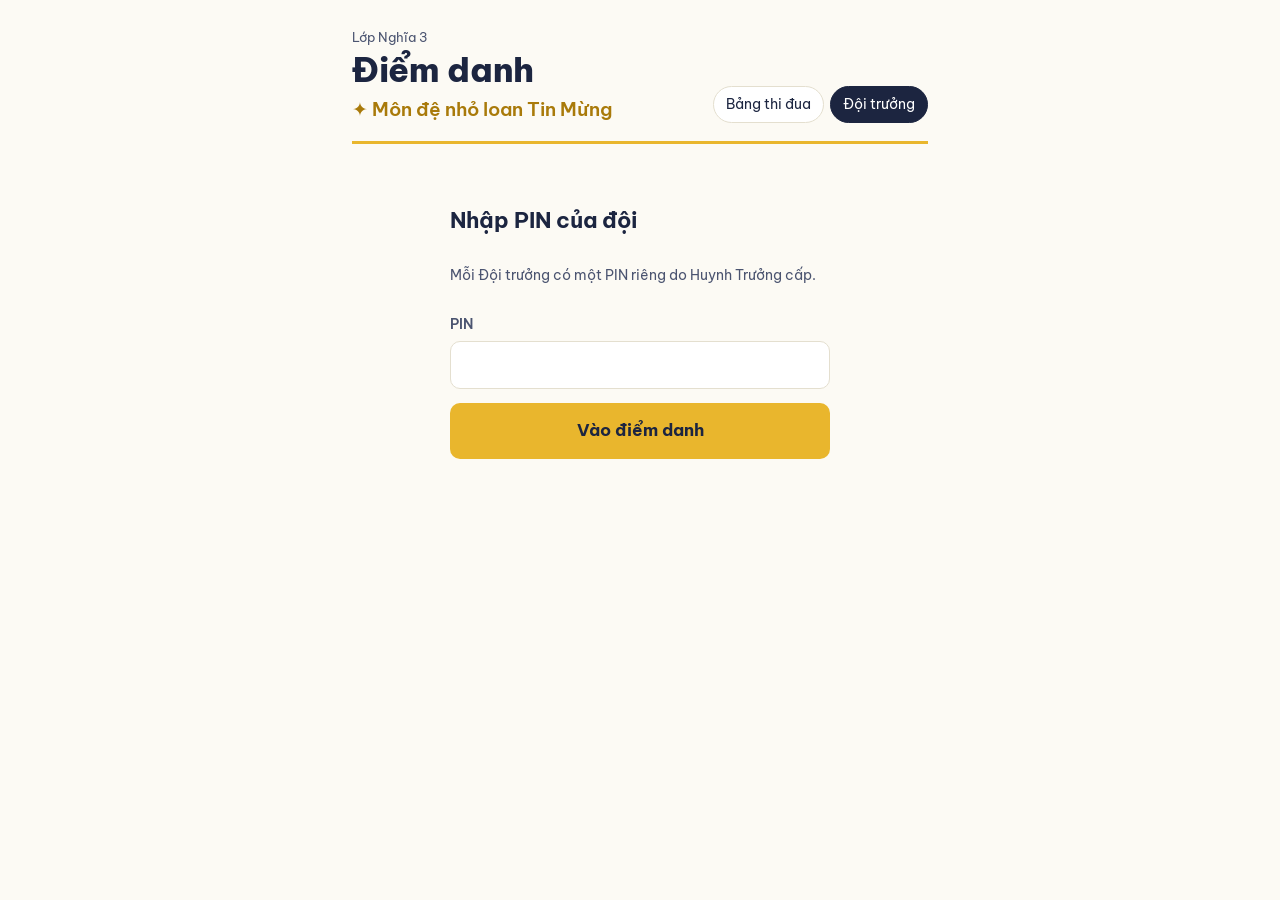
==== doitruong.html @ b8dbbd2f "Add files via upload" ====
<!DOCTYPE html>
<html lang="vi">
<head>
<meta charset="utf-8">
<meta name="viewport" content="width=device-width, initial-scale=1">
<title>Điểm danh · Nghĩa 3</title>
<link rel="preconnect" href="https://fonts.googleapis.com">
<link href="https://fonts.googleapis.com/css2?family=Be+Vietnam+Pro:wght@400;600;800&display=swap" rel="stylesheet">
<link rel="stylesheet" href="style.css">
</head>
<body>
<div class="wrap" style="max-width:640px">
  <header class="mast">
    <div>
      <p class="org">Lớp Nghĩa 3</p>
      <h1 id="title">Điểm danh</h1>
      <p class="theme" id="theme">Môn đệ nhỏ loan Tin Mừng</p>
    </div>
    <nav>
      <a href="index.html">Bảng thi đua</a>
      <a href="doitruong.html" aria-current="page">Đội trưởng</a>
    </nav>
  </header>

  <div id="login" class="login" hidden>
    <h2>Nhập PIN của đội</h2>
    <p class="note">Mỗi Đội trưởng có một PIN riêng do Huynh Trưởng cấp.</p>
    <div class="field"><label for="pin">PIN</label><input type="password" id="pin" inputmode="numeric" autocomplete="off"></div>
    <button class="btn gold block" id="btnLogin">Vào điểm danh</button>
    <p class="error" id="loginErr" hidden></p>
  </div>

  <div id="app" hidden>
    <div class="toolbar">
      <div class="field" id="teamField" hidden><label for="team">Đội</label><select id="team"></select></div>
      <div class="field"><label for="week">Chúa Nhật</label><select id="week"></select></div>
      <div class="grow"></div>
      <button class="btn ghost" id="btnLogout">Đăng xuất</button>
    </div>

    <div class="toolbar">
      <button class="btn ghost" id="btnAllYes">Tất cả có mặt</button>
      <button class="btn ghost" id="btnAllNo">Tất cả vắng</button>
    </div>

    <div class="att-list" id="list"></div>

    <div class="sticky-bar">
      <div style="display:flex;gap:12px;align-items:center;justify-content:space-between;margin-bottom:10px">
        <span class="summary-pill" id="summary">0 / 0 có mặt</span>
        <span class="updated" id="saved"></span>
      </div>
      <button class="btn gold block" id="btnSave">Lưu điểm danh</button>
    </div>
  </div>
</div>

<script src="config.js"></script>
<script src="app.js"></script>
<script>
(function () {
  var h = N3.h;
  var raw = null, model = null, role = null, state = {}; // state[id] = {coMat, ghiChu}

  function showLogin(msg) {
    document.getElementById('app').hidden = true;
    document.getElementById('login').hidden = false;
    var e = document.getElementById('loginErr'); e.hidden = !msg; e.textContent = msg || '';
  }
  function tryLogin(pin) {
    N3.setBusy(true);
    return N3.apiPost({ action: 'verify', pin: pin }).then(function (res) {
      role = res.role; N3.savePin(pin);
      document.getElementById('login').hidden = true;
      document.getElementById('app').hidden = false;
      return load();
    }).catch(function (err) { showLogin(err.message); }).finally(function () { N3.setBusy(false); });
  }
  document.getElementById('btnLogin').onclick = function () { tryLogin(document.getElementById('pin').value.trim()); };
  document.getElementById('pin').addEventListener('keydown', function (e) { if (e.key === 'Enter') document.getElementById('btnLogin').click(); });
  document.getElementById('btnLogout').onclick = function () { N3.clearPin(); location.reload(); };

  function load() {
    N3.setBusy(true);
    return N3.apiGet('data').then(function (res) {
      raw = res.data; model = N3.compute(raw);
      document.getElementById('theme').textContent = raw.settings.chuDe || '';
      // HT được chọn đội; Đội trưởng khoá đúng đội mình
      var tf = document.getElementById('teamField'), ts = document.getElementById('team');
      ts.innerHTML = '';
      Object.keys(model.teams).map(Number).sort().forEach(function (d) { ts.appendChild(h('option', { value: d, text: model.teams[d].name })); });
      if (role.role === 'ht') { tf.hidden = false; } else { tf.hidden = true; ts.value = role.doi; }
      fillWeeks(); renderList();
    }).catch(function (err) { N3.toast('Không tải được dữ liệu: ' + err.message, 'err'); })
      .finally(function () { N3.setBusy(false); });
  }

  function currentTeam() { return Number(document.getElementById('team').value); }

  function fillWeeks() {
    var sel = document.getElementById('week'); var cur = sel.value;
    sel.innerHTML = '';
    var list = N3.sundays(raw.settings.ngayBatDau);
    model.dates.forEach(function (d) { if (list.indexOf(d) === -1) list.push(d); });
    list.sort().reverse().forEach(function (iso) { sel.appendChild(h('option', { value: iso, text: N3.fmtVN(iso) })); });
    sel.value = cur && list.indexOf(cur) > -1 ? cur : N3.latestSunday();
    if (!sel.value) sel.selectedIndex = 0;
  }
  document.getElementById('week').onchange = renderList;
  document.getElementById('team').onchange = renderList;

  function renderList() {
    var d = currentTeam(), iso = document.getElementById('week').value;
    var t = model.teams[d]; var wk = t.weekly[iso];
    document.getElementById('title').textContent = 'Điểm danh ' + t.name;
    state = {};
    var existing = {};
    if (wk) wk.attendance.forEach(function (a) { existing[a.id] = a; });
    var list = document.getElementById('list'); list.innerHTML = '';
    t.active.forEach(function (m) {
      var ex = existing[m.id];
      state[m.id] = { hoTen: m.tenThanh + ' ' + m.hoTen, coMat: ex ? ex.coMat : null, ghiChu: ex ? ex.ghiChu : '' };
      var yes = h('button', { type: 'button', text: 'Có mặt', onclick: function () { set(m.id, true); } });
      var no = h('button', { type: 'button', text: 'Vắng', onclick: function () { set(m.id, false); } });
      var note = h('input', { type: 'text', placeholder: 'Ghi chú (vd: có phép)', value: state[m.id].ghiChu, style: { marginTop: '8px', padding: '8px 10px', fontSize: '14px' }, hidden: 'hidden' });
      note.oninput = function () { state[m.id].ghiChu = note.value; };
      var row = h('div', { class: 'att-row', 'data-id': m.id }, [
        h('div', null, [h('div', { class: 'name' }, [m.tenThanh + ' ' + m.hoTen, m.role ? h('small', { text: m.role }) : null]), note]),
        h('div', { class: 'seg' }, [yes, no])
      ]);
      row._yes = yes; row._no = no; row._note = note;
      list.appendChild(row);
      paint(m.id);
    });
    var saved = wk && wk.recorded ? 'Đã lưu ' + wk.present + '/' + wk.recorded : 'Chưa lưu buổi này';
    document.getElementById('saved').textContent = saved;
    updateSummary();
  }

  function set(id, v) { state[id].coMat = v; paint(id); updateSummary(); }
  function paint(id) {
    var row = document.querySelector('.att-row[data-id="' + id + '"]'); var s = state[id];
    row._yes.className = s.coMat === true ? 'on-yes' : ''; row._no.className = s.coMat === false ? 'on-no' : '';
    row._note.hidden = s.coMat !== false; if (s.coMat === false) row._note.removeAttribute('hidden');
  }
  function updateSummary() {
    var ids = Object.keys(state), p = ids.filter(function (i) { return state[i].coMat === true; }).length;
    var unset = ids.filter(function (i) { return state[i].coMat === null; }).length;
    document.getElementById('summary').textContent = p + ' / ' + ids.length + ' có mặt' + (unset ? ' · còn ' + unset + ' chưa chọn' : '');
  }
  document.getElementById('btnAllYes').onclick = function () { Object.keys(state).forEach(function (i) { set(i, true); }); };
  document.getElementById('btnAllNo').onclick = function () { Object.keys(state).forEach(function (i) { set(i, false); }); };

  document.getElementById('btnSave').onclick = function () {
    var ids = Object.keys(state);
    var unset = ids.filter(function (i) { return state[i].coMat === null; });
    if (unset.length && !confirm('Còn ' + unset.length + ' em chưa chọn, sẽ tính là vắng. Lưu luôn?')) return;
    var iso = document.getElementById('week').value, d = currentTeam();
    var records = ids.map(function (i) { return { id: i, hoTen: state[i].hoTen, coMat: state[i].coMat === true, ghiChu: state[i].ghiChu || '' }; });
    N3.setBusy(true);
    N3.apiPost({ action: 'saveAttendance', pin: N3.savedPin(), doi: d, ngay: iso, records: records }).then(function (res) {
      raw = res.data; model = N3.compute(raw);
      renderList();
      N3.toast('Đã lưu điểm danh ' + N3.fmtVN(iso), 'ok');
    }).catch(function (err) { N3.toast(err.message, 'err'); if (/PIN/.test(err.message)) showLogin(err.message); })
      .finally(function () { N3.setBusy(false); });
  };

  var pin = N3.savedPin();
  if (pin) tryLogin(pin); else showLogin();
})();
</script>
</body>
</html>
---- style.css ----
/* Bảng thi đua Nghĩa 3 – tokens & shared styles */
:root {
  --paper: #FCFAF4;
  --paper-2: #F3EFE2;
  --ink: #1C2540;
  --ink-2: #4B5470;
  --muted: #8A8F9E;
  --line: #E4DFCF;
  --gold: #E9B62D;
  --gold-deep: #A97A0A;
  --gold-soft: #FBF0C9;
  --ok: #2E7D57;
  --ok-soft: #DDF1E6;
  --no: #B9382C;
  --no-soft: #F8E1DC;
  --radius: 14px;
  --font: "Be Vietnam Pro", system-ui, -apple-system, "Segoe UI", Roboto, sans-serif;
}

* { box-sizing: border-box; }
[hidden] { display: none !important; }
html { -webkit-text-size-adjust: 100%; }
body {
  margin: 0; background: var(--paper); color: var(--ink);
  font-family: var(--font); font-size: 16px; line-height: 1.5;
}
body.busy { cursor: progress; }
body.busy .btn { opacity: .6; pointer-events: none; }
a { color: inherit; }
button, input, select, textarea { font: inherit; color: inherit; }
:focus-visible { outline: 3px solid var(--gold); outline-offset: 2px; }
@media (prefers-reduced-motion: reduce) { * { transition: none !important; animation: none !important; } }

.wrap { max-width: 1120px; margin: 0 auto; padding: 20px clamp(14px, 3vw, 32px) 64px; }

/* Masthead */
.mast { display: flex; align-items: flex-end; justify-content: space-between; gap: 16px; flex-wrap: wrap; padding: 8px 0 18px; border-bottom: 3px solid var(--gold); }
.mast .org { font-size: 13px; color: var(--ink-2); margin: 0; }
.mast h1 { margin: 2px 0 0; font-size: clamp(22px, 4vw, 34px); font-weight: 800; letter-spacing: -.01em; line-height: 1.15; }
.mast .theme { margin: 6px 0 0; font-size: clamp(15px, 2.2vw, 19px); font-weight: 600; color: var(--gold-deep); }
.mast .theme::before { content: "✦ "; }
.mast nav { display: flex; gap: 6px; flex-wrap: wrap; }
.mast nav a { text-decoration: none; padding: 7px 12px; border-radius: 999px; border: 1px solid var(--line); background: #fff; font-size: 14px; }
.mast nav a[aria-current] { background: var(--ink); color: #fff; border-color: var(--ink); }

/* Tabs */
.tabs { display: flex; gap: 4px; margin: 22px 0 14px; border-bottom: 1px solid var(--line); overflow-x: auto; }
.tabs button { background: none; border: 0; padding: 10px 14px; font-weight: 600; color: var(--ink-2); border-bottom: 3px solid transparent; margin-bottom: -1px; white-space: nowrap; cursor: pointer; }
.tabs button[aria-selected="true"] { color: var(--ink); border-bottom-color: var(--ink); }
.panel[hidden] { display: none; }

/* Buttons & inputs */
.btn { border: 0; border-radius: 10px; padding: 12px 18px; font-weight: 700; cursor: pointer; background: var(--ink); color: #fff; }
.btn.gold { background: var(--gold); color: var(--ink); }
.btn.ghost { background: #fff; border: 1px solid var(--line); color: var(--ink); font-weight: 600; }
.btn.block { width: 100%; padding: 15px; font-size: 17px; }
.field { display: grid; gap: 6px; }
.field label { font-size: 14px; font-weight: 600; color: var(--ink-2); }
input[type=text], input[type=password], input[type=number], select, textarea {
  width: 100%; border: 1px solid var(--line); border-radius: 10px; padding: 11px 12px; background: #fff;
}
input[type=number] { text-align: center; font-weight: 700; font-size: 20px; }

/* Standing bars (hero of dashboard) */
.standings { display: grid; gap: 14px; margin-top: 22px; }
.stand { display: grid; grid-template-columns: 56px 1fr auto; align-items: center; gap: 14px; }
.stand .pos { font-size: 40px; font-weight: 800; line-height: 1; color: var(--muted); text-align: center; }
.stand.first .pos { color: var(--gold-deep); }
.stand .bar-wrap { position: relative; }
.stand .label { display: flex; justify-content: space-between; align-items: baseline; margin-bottom: 6px; }
.stand .label b { font-size: 18px; }
.stand .label span { font-size: 13px; color: var(--ink-2); }
.stand .bar { height: 30px; background: var(--paper-2); border-radius: 8px; overflow: hidden; }
.stand .bar i { display: block; height: 100%; border-radius: 8px; background: var(--team); transition: width .6s ease; min-width: 4px; }
.stand.first .bar i { background: linear-gradient(90deg, var(--gold), #F6CE5A); }
.stand .score { font-size: 34px; font-weight: 800; letter-spacing: -.02em; min-width: 92px; text-align: right; }
.stand .score small { display: block; font-size: 12px; font-weight: 500; color: var(--muted); letter-spacing: 0; }
@media (max-width: 560px) {
  .stand { grid-template-columns: 40px 1fr; }
  .stand .pos { font-size: 28px; }
  .stand .score { grid-column: 2; text-align: left; font-size: 24px; min-width: 0; }
  .stand .score small { display: inline; margin-left: 6px; }
}

/* Tables */
.table-wrap { overflow-x: auto; border: 1px solid var(--line); border-radius: var(--radius); background: #fff; }
table { border-collapse: collapse; width: 100%; font-size: 15px; }
th, td { padding: 10px 12px; text-align: left; border-bottom: 1px solid var(--line); white-space: nowrap; }
th { font-weight: 600; color: var(--ink-2); font-size: 13px; background: var(--paper-2); position: sticky; top: 0; }
tr:last-child td { border-bottom: 0; }
td.num, th.num { text-align: right; font-variant-numeric: tabular-nums; }
td.best { font-weight: 800; color: var(--gold-deep); }
.team-dot { display: inline-block; width: 10px; height: 10px; border-radius: 50%; background: var(--team); margin-right: 8px; vertical-align: middle; }

/* Cards (used sparingly) */
.card { background: #fff; border: 1px solid var(--line); border-radius: var(--radius); padding: 18px; }
.note { font-size: 14px; color: var(--ink-2); }
.empty { padding: 36px 18px; text-align: center; color: var(--ink-2); border: 1px dashed var(--line); border-radius: var(--radius); }
.error { padding: 14px 16px; border-radius: 10px; background: var(--no-soft); color: var(--no); }

/* Login */
.login { max-width: 380px; margin: 60px auto; display: grid; gap: 14px; }
.login h2 { margin: 0; font-size: 22px; }

/* Attendance list (Đội trưởng) */
.att-list { display: grid; gap: 8px; margin-top: 12px; }
.att-row { display: grid; grid-template-columns: 1fr auto; align-items: center; gap: 10px; background: #fff; border: 1px solid var(--line); border-radius: 12px; padding: 10px 12px; }
.att-row .name { font-weight: 600; }
.att-row .name small { display: block; font-weight: 400; color: var(--muted); font-size: 12px; }
.seg { display: inline-flex; border: 1px solid var(--line); border-radius: 10px; overflow: hidden; }
.seg button { border: 0; background: #fff; padding: 10px 14px; font-weight: 700; min-width: 64px; cursor: pointer; color: var(--muted); }
.seg button.on-yes { background: var(--ok); color: #fff; }
.seg button.on-no { background: var(--no); color: #fff; }
.sticky-bar { position: sticky; bottom: 0; background: linear-gradient(transparent, var(--paper) 30%); padding: 18px 0 10px; }
.summary-pill { display: inline-flex; gap: 10px; align-items: center; background: var(--gold-soft); color: var(--gold-deep); font-weight: 700; padding: 8px 14px; border-radius: 999px; }

/* Scoring grid (Huynh Trưởng) */
.score-grid { display: grid; gap: 12px; grid-template-columns: repeat(auto-fit, minmax(240px, 1fr)); }
.score-card { background: #fff; border: 1px solid var(--line); border-left: 6px solid var(--team); border-radius: 12px; padding: 14px; display: grid; gap: 10px; }
.score-card h3 { margin: 0; font-size: 18px; }
.score-card .cc { font-size: 14px; color: var(--ink-2); }
.score-card .cc b { color: var(--ink); font-size: 18px; }
.score-card .inputs { display: grid; grid-template-columns: 1fr 1fr; gap: 10px; }

/* Toast */
#toast { position: fixed; left: 50%; bottom: 24px; transform: translate(-50%, 20px); opacity: 0; background: var(--ink); color: #fff; padding: 12px 18px; border-radius: 10px; font-weight: 600; transition: .25s; pointer-events: none; z-index: 50; max-width: 90vw; }
#toast.show { opacity: 1; transform: translate(-50%, 0); }
#toast.err { background: var(--no); }
#toast.ok { background: var(--ok); }

.toolbar { display: flex; gap: 10px; align-items: center; flex-wrap: wrap; margin: 16px 0; }
.toolbar .grow { flex: 1; }
.updated { font-size: 12px; color: var(--muted); }
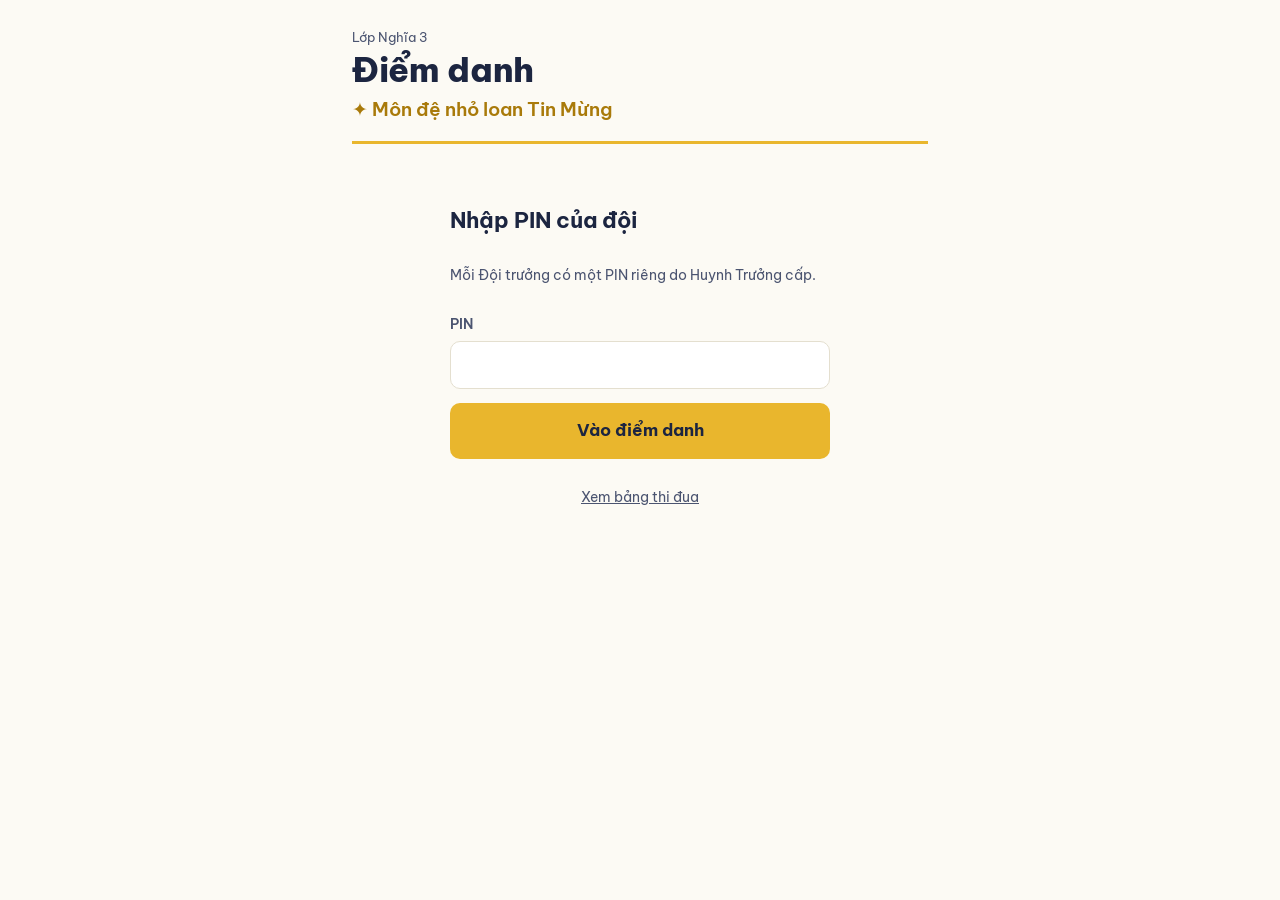
==== commit 626c095f: "Add files via upload" ====
--- a/doitruong.html
+++ b/doitruong.html
@@ -16,10 +16,6 @@
       <h1 id="title">Điểm danh</h1>
       <p class="theme" id="theme">Môn đệ nhỏ loan Tin Mừng</p>
     </div>
-    <nav>
-      <a href="index.html">Bảng thi đua</a>
-      <a href="doitruong.html" aria-current="page">Đội trưởng</a>
-    </nav>
   </header>
 
   <div id="login" class="login" hidden>
@@ -28,19 +24,25 @@
     <div class="field"><label for="pin">PIN</label><input type="password" id="pin" inputmode="numeric" autocomplete="off"></div>
     <button class="btn gold block" id="btnLogin">Vào điểm danh</button>
     <p class="error" id="loginErr" hidden></p>
+    <p class="note" style="text-align:center"><a href="index.html">Xem bảng thi đua</a></p>
   </div>
 
   <div id="app" hidden>
-    <div class="toolbar">
-      <div class="field" id="teamField" hidden><label for="team">Đội</label><select id="team"></select></div>
-      <div class="field"><label for="week">Chúa Nhật</label><select id="week"></select></div>
-      <div class="grow"></div>
-      <button class="btn ghost" id="btnLogout">Đăng xuất</button>
-    </div>
-
-    <div class="toolbar">
-      <button class="btn ghost" id="btnAllYes">Tất cả có mặt</button>
-      <button class="btn ghost" id="btnAllNo">Tất cả vắng</button>
+    <div class="field" id="teamField" hidden>
+      <label for="team">Đội</label>
+      <select id="team"></select>
+    </div>
+
+    <div class="weekbar">
+      <button class="step" type="button" id="wkPrev" aria-label="Chúa Nhật trước">‹</button>
+      <select id="week" aria-label="Chọn Chúa Nhật"></select>
+      <button class="step" type="button" id="wkNext" aria-label="Chúa Nhật sau">›</button>
+    </div>
+    <p class="wknote" id="wkNote"></p>
+
+    <div class="quick">
+      <button class="btn ghost" type="button" id="btnAllYes">Tất cả có mặt</button>
+      <button class="link" type="button" id="btnAllNo">Đánh dấu tất cả vắng</button>
     </div>
 
     <div class="att-list" id="list"></div>
@@ -48,7 +50,10 @@
     <div class="sticky-bar">
       <div style="display:flex;gap:12px;align-items:center;justify-content:space-between;margin-bottom:10px">
         <span class="summary-pill" id="summary">0 / 0 có mặt</span>
-        <span class="updated" id="saved"></span>
+        <span style="display:flex;gap:12px;align-items:center">
+          <span class="updated" id="saved"></span>
+          <span id="barRight" style="display:flex"></span>
+        </span>
       </div>
       <button class="btn gold block" id="btnSave">Lưu điểm danh</button>
     </div>
@@ -60,17 +65,19 @@
 <script>
 (function () {
   var h = N3.h;
-  var raw = null, model = null, role = null, state = {}; // state[id] = {coMat, ghiChu}
+  var raw = null, model = null, role = null, state = {}, menu = null, syncStepper = null;
 
   function showLogin(msg) {
     document.getElementById('app').hidden = true;
     document.getElementById('login').hidden = false;
     var e = document.getElementById('loginErr'); e.hidden = !msg; e.textContent = msg || '';
+    if (menu) menu.setRole(null);
   }
   function tryLogin(pin) {
     N3.setBusy(true);
     return N3.apiPost({ action: 'verify', pin: pin }).then(function (res) {
       role = res.role; N3.savePin(pin);
+      if (menu) menu.setRole(role);
       document.getElementById('login').hidden = true;
       document.getElementById('app').hidden = false;
       return load();
@@ -78,7 +85,8 @@
   }
   document.getElementById('btnLogin').onclick = function () { tryLogin(document.getElementById('pin').value.trim()); };
   document.getElementById('pin').addEventListener('keydown', function (e) { if (e.key === 'Enter') document.getElementById('btnLogin').click(); });
-  document.getElementById('btnLogout').onclick = function () { N3.clearPin(); location.reload(); };
+
+  menu = N3.mountRoleMenu({ page: 'doitruong', role: null, anchor: '#barRight', onReload: function () { load(); } });
 
   function load() {
     N3.setBusy(true);
@@ -102,14 +110,33 @@
     sel.innerHTML = '';
     var list = N3.sundays(raw.settings.ngayBatDau);
     model.dates.forEach(function (d) { if (list.indexOf(d) === -1) list.push(d); });
-    list.sort().reverse().forEach(function (iso) { sel.appendChild(h('option', { value: iso, text: N3.fmtVN(iso) })); });
-    sel.value = cur && list.indexOf(cur) > -1 ? cur : N3.latestSunday();
+    var today = N3.latestSunday();
+    list.sort().reverse().forEach(function (iso) {
+      sel.appendChild(h('option', { value: iso, text: 'CN ' + N3.fmtVN(iso) }));
+    });
+    sel.value = cur && list.indexOf(cur) > -1 ? cur : today;
     if (!sel.value) sel.selectedIndex = 0;
-  }
-  document.getElementById('week').onchange = renderList;
+    if (!syncStepper) {
+      syncStepper = N3.wireWeekStepper(sel, document.getElementById('wkPrev'), document.getElementById('wkNext'), renderList);
+    }
+    syncStepper();
+  }
   document.getElementById('team').onchange = renderList;
 
+
+  function updateWeekNote() {
+    var el = document.getElementById('wkNote');
+    if (!el) return;
+    var iso = document.getElementById('week').value;
+    var today = N3.latestSunday();
+    if (!iso) { el.textContent = ''; return; }
+    if (iso === today) el.textContent = 'Chúa Nhật tuần này';
+    else if (iso > today) el.textContent = 'Chúa Nhật sắp tới';
+    else el.textContent = 'Chúa Nhật đã qua';
+  }
+
   function renderList() {
+    updateWeekNote();
     var d = currentTeam(), iso = document.getElementById('week').value;
     var t = model.teams[d]; var wk = t.weekly[iso];
     document.getElementById('title').textContent = 'Điểm danh ' + t.name;
@@ -149,7 +176,10 @@
     document.getElementById('summary').textContent = p + ' / ' + ids.length + ' có mặt' + (unset ? ' · còn ' + unset + ' chưa chọn' : '');
   }
   document.getElementById('btnAllYes').onclick = function () { Object.keys(state).forEach(function (i) { set(i, true); }); };
-  document.getElementById('btnAllNo').onclick = function () { Object.keys(state).forEach(function (i) { set(i, false); }); };
+  document.getElementById('btnAllNo').onclick = function () {
+    if (!confirm('Đánh dấu cả đội là vắng?')) return;
+    Object.keys(state).forEach(function (i) { set(i, false); });
+  };
 
   document.getElementById('btnSave').onclick = function () {
     var ids = Object.keys(state);
--- a/style.css
+++ b/style.css
@@ -103,15 +103,15 @@
 .login h2 { margin: 0; font-size: 22px; }
 
 /* Attendance list (Đội trưởng) */
-.att-list { display: grid; gap: 8px; margin-top: 12px; }
+.att-list { display: grid; gap: 8px; margin-top: 12px; padding-bottom: 76px; }
 .att-row { display: grid; grid-template-columns: 1fr auto; align-items: center; gap: 10px; background: #fff; border: 1px solid var(--line); border-radius: 12px; padding: 10px 12px; }
 .att-row .name { font-weight: 600; }
 .att-row .name small { display: block; font-weight: 400; color: var(--muted); font-size: 12px; }
 .seg { display: inline-flex; border: 1px solid var(--line); border-radius: 10px; overflow: hidden; }
-.seg button { border: 0; background: #fff; padding: 10px 14px; font-weight: 700; min-width: 64px; cursor: pointer; color: var(--muted); }
+.seg button { border: 0; background: #fff; padding: 12px 16px; font-weight: 700; min-width: 68px; cursor: pointer; color: var(--muted); }
 .seg button.on-yes { background: var(--ok); color: #fff; }
 .seg button.on-no { background: var(--no); color: #fff; }
-.sticky-bar { position: sticky; bottom: 0; background: linear-gradient(transparent, var(--paper) 30%); padding: 18px 0 10px; }
+.sticky-bar { position: sticky; bottom: 0; background: linear-gradient(transparent, var(--paper) 30%); padding: 18px 0 calc(10px + env(safe-area-inset-bottom, 0px)); }
 .summary-pill { display: inline-flex; gap: 10px; align-items: center; background: var(--gold-soft); color: var(--gold-deep); font-weight: 700; padding: 8px 14px; border-radius: 999px; }
 
 /* Scoring grid (Huynh Trưởng) */
@@ -131,3 +131,40 @@
 .toolbar { display: flex; gap: 10px; align-items: center; flex-wrap: wrap; margin: 16px 0; }
 .toolbar .grow { flex: 1; }
 .updated { font-size: 12px; color: var(--muted); }
+
+/* Thanh chọn Chúa Nhật */
+.weekbar { display: grid; grid-template-columns: 48px 1fr 48px; gap: 8px; align-items: stretch; margin: 18px 0 14px; }
+.weekbar button.step { border: 1px solid var(--line); background: #fff; border-radius: 12px; font-size: 22px; line-height: 1; cursor: pointer; color: var(--ink); }
+.weekbar button.step:disabled { color: var(--line); cursor: default; }
+.weekbar select { height: 100%; text-align: center; text-align-last: center; font-weight: 700; font-size: 17px; border-radius: 12px; padding: 13px 6px; }
+.wknote { margin: -6px 0 14px; font-size: 13px; color: var(--muted); text-align: center; }
+
+/* Hàng thao tác nhanh */
+.quick { display: flex; align-items: center; gap: 14px; margin: 0 0 14px; }
+.quick .btn { padding: 9px 14px; font-size: 14px; }
+.quick .link { background: none; border: 0; padding: 6px 2px; color: var(--ink-2); font-size: 14px; text-decoration: underline; text-underline-offset: 3px; cursor: pointer; }
+
+/* Nút menu góc dưới phải + bảng chọn vai trò */
+.fab {
+  position: fixed; right: 16px; bottom: calc(var(--fab-bottom, 18px) + env(safe-area-inset-bottom, 0px));
+  width: 56px; height: 56px; border-radius: 50%; border: 0; z-index: 40;
+  background: var(--ink); color: #fff; font-size: 22px; line-height: 1; cursor: pointer;
+  box-shadow: 0 6px 18px rgba(28, 37, 64, .28);
+}
+.fab:active { transform: scale(.95); }
+.fab.inline { position: static; width: 44px; height: 44px; font-size: 18px; box-shadow: none; flex: 0 0 auto; }
+.scrim { position: fixed; inset: 0; background: rgba(28, 37, 64, .45); z-index: 60; }
+.sheet {
+  position: fixed; left: 0; right: 0; bottom: 0; z-index: 61; background: var(--paper);
+  border-radius: 20px 20px 0 0; padding: 22px 20px calc(24px + env(safe-area-inset-bottom, 0px));
+  box-shadow: 0 -8px 30px rgba(28, 37, 64, .2); display: grid; gap: 12px;
+  max-width: 520px; margin: 0 auto; animation: rise .18s ease-out;
+}
+@keyframes rise { from { transform: translateY(16px); opacity: 0; } }
+.sheet h2 { margin: 0; font-size: 19px; }
+.sheet .who { margin: -4px 0 4px; font-size: 14px; color: var(--ink-2); }
+.sheet .who b { color: var(--ink); }
+.sheet .row { display: grid; gap: 10px; }
+.sheet .btn { text-align: center; text-decoration: none; padding: 14px; }
+.sheet .danger { color: var(--no); background: #fff; border: 1px solid var(--no-soft); font-weight: 600; }
+.sheet .err { color: var(--no); font-size: 14px; margin: 0; }
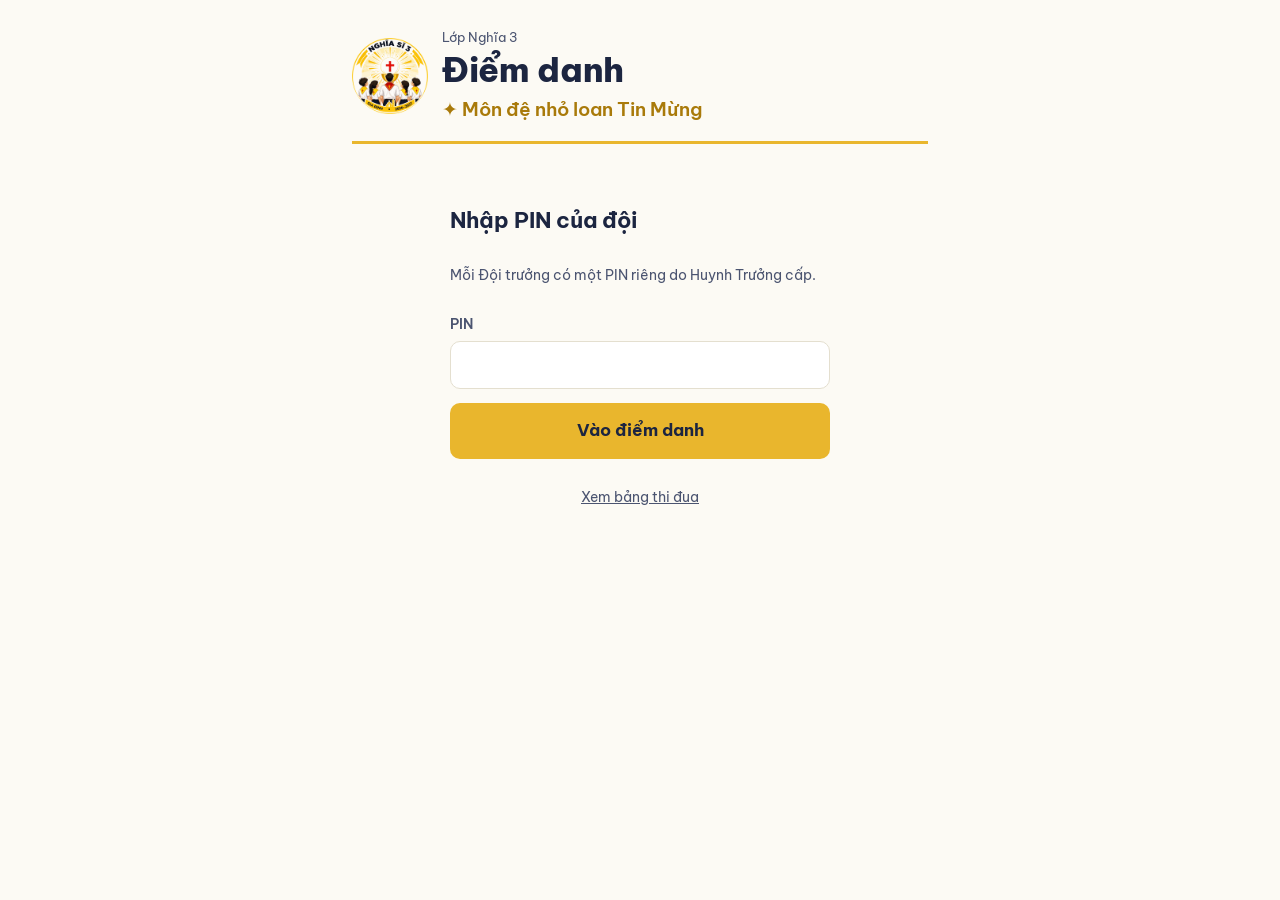
==== commit 8ef178f7: "Add files via upload" ====
--- a/doitruong.html
+++ b/doitruong.html
@@ -6,16 +6,17 @@
 <title>Điểm danh · Nghĩa 3</title>
 <link rel="preconnect" href="https://fonts.googleapis.com">
 <link href="https://fonts.googleapis.com/css2?family=Be+Vietnam+Pro:wght@400;600;800&display=swap" rel="stylesheet">
+<link rel="icon" href="logo.png">
 <link rel="stylesheet" href="style.css">
 </head>
 <body>
 <div class="wrap" style="max-width:640px">
   <header class="mast">
-    <div>
+    <div class="brand"><img class="logo" src="logo.png" alt="Huy hiệu lớp Nghĩa Sĩ 3" width="76" height="76"><div>
       <p class="org">Lớp Nghĩa 3</p>
       <h1 id="title">Điểm danh</h1>
       <p class="theme" id="theme">Môn đệ nhỏ loan Tin Mừng</p>
-    </div>
+    </div></div>
   </header>
 
   <div id="login" class="login" hidden>
--- a/style.css
+++ b/style.css
@@ -32,6 +32,77 @@
 @media (prefers-reduced-motion: reduce) { * { transition: none !important; animation: none !important; } }
 
 .wrap { max-width: 1120px; margin: 0 auto; padding: 20px clamp(14px, 3vw, 32px) 64px; }
+
+/* Logo lớp */
+.brand { display: flex; align-items: center; gap: 14px; }
+.logo { width: 76px; height: 76px; object-fit: contain; flex: 0 0 auto; }
+@media (max-width: 560px) { .logo { width: 56px; height: 56px; } .brand { gap: 10px; } }
+
+/* ---------- Bảng xếp hạng kiểu trò chơi ---------- */
+.champ {
+  display: flex; align-items: center; gap: 12px; margin: 20px 0 6px; padding: 12px 16px;
+  background: linear-gradient(100deg, var(--gold-soft), var(--paper-2)); border: 1px solid var(--gold);
+  border-radius: 14px; font-weight: 600;
+}
+.champ .big { font-size: 26px; line-height: 1; }
+.champ span { color: var(--ink-2); font-weight: 500; font-size: 14px; display: block; }
+
+/* Bục vinh danh */
+.podium { display: grid; grid-template-columns: 1fr 1.15fr 1fr; align-items: end; gap: 8px; margin: 26px 0 30px; }
+.pod { text-align: center; }
+.pod .crown { font-size: 24px; height: 30px; line-height: 30px; }
+.pod .avatar {
+  width: 58px; height: 58px; margin: 0 auto 8px; border-radius: 50%; display: grid; place-items: center;
+  background: var(--team); color: #fff; font-weight: 800; font-size: 20px; border: 3px solid #fff;
+  box-shadow: 0 4px 12px rgba(28, 37, 64, .22);
+}
+.pod .who { font-weight: 700; font-size: 15px; }
+.pod .pts { font-size: 20px; font-weight: 800; letter-spacing: -.02em; }
+.pod .block {
+  margin-top: 8px; border: 1px solid var(--line); border-bottom: 0; border-radius: 12px 12px 0 0;
+  background: var(--paper-2); display: grid; place-items: center; padding: 8px 4px;
+}
+.pod .block b { font-size: 28px; color: var(--muted); }
+.pod.p1 .block { height: 104px; background: linear-gradient(180deg, var(--gold), #F7D877); }
+.pod.p1 .block b { color: #fff; font-size: 34px; }
+.pod.p2 .block { height: 78px; }
+.pod.p3 .block { height: 58px; }
+@media (max-width: 400px) { .pod .avatar { width: 48px; height: 48px; font-size: 17px; } .pod .who { font-size: 13px; } }
+
+/* Hàng xếp hạng */
+.lb { display: grid; gap: 10px; }
+.lb-row {
+  display: grid; grid-template-columns: 42px 1fr auto; gap: 12px; align-items: center;
+  background: #fff; border: 1px solid var(--line); border-radius: 14px; padding: 12px 14px;
+}
+.lb-row.lead { border-color: var(--gold); box-shadow: 0 0 0 3px var(--gold-soft); }
+.lb-row .medal { font-size: 26px; text-align: center; }
+.lb-row .medal.plain { font-size: 19px; font-weight: 800; color: var(--muted); }
+.lb-row .head { display: flex; align-items: baseline; gap: 8px; flex-wrap: wrap; }
+.lb-row .head b { font-size: 17px; }
+.lb-row .head .move { font-size: 13px; font-weight: 700; }
+.move.up { color: var(--ok); } .move.down { color: var(--no); } .move.same { color: var(--muted); }
+.xp { height: 12px; background: var(--paper-2); border-radius: 99px; overflow: hidden; margin: 8px 0; }
+.xp i { display: block; height: 100%; border-radius: 99px; background: var(--team); transition: width .8s cubic-bezier(.2, .8, .2, 1); min-width: 6px; }
+.lb-row.lead .xp i { background: linear-gradient(90deg, var(--gold-deep), var(--gold)); }
+.chips { display: flex; gap: 6px; flex-wrap: wrap; }
+.chip { font-size: 12px; font-weight: 600; color: var(--ink-2); background: var(--paper-2); border-radius: 99px; padding: 4px 9px; }
+.chip.win { background: var(--gold-soft); color: var(--gold-deep); }
+.lb-row .pts { font-size: 26px; font-weight: 800; letter-spacing: -.02em; text-align: right; }
+.lb-row .pts small { display: block; font-size: 11px; font-weight: 500; color: var(--muted); letter-spacing: 0; }
+@media (max-width: 480px) {
+  .lb-row { grid-template-columns: 34px 1fr; row-gap: 4px; padding: 12px; }
+  .lb-row .pts { grid-column: 2; text-align: left; font-size: 21px; }
+  .lb-row .pts small { display: inline; margin-left: 6px; }
+}
+
+/* Huy hiệu tuần */
+.awards { display: grid; grid-template-columns: repeat(auto-fit, minmax(190px, 1fr)); gap: 10px; margin-top: 12px; }
+.award { display: flex; gap: 10px; align-items: center; background: #fff; border: 1px solid var(--line); border-radius: 12px; padding: 12px; }
+.award .ico { font-size: 24px; }
+.award b { display: block; font-size: 15px; }
+.award span { font-size: 13px; color: var(--ink-2); }
+h2.sec { font-size: 18px; margin: 30px 0 10px; display: flex; align-items: center; gap: 8px; }
 
 /* Masthead */
 .mast { display: flex; align-items: flex-end; justify-content: space-between; gap: 16px; flex-wrap: wrap; padding: 8px 0 18px; border-bottom: 3px solid var(--gold); }
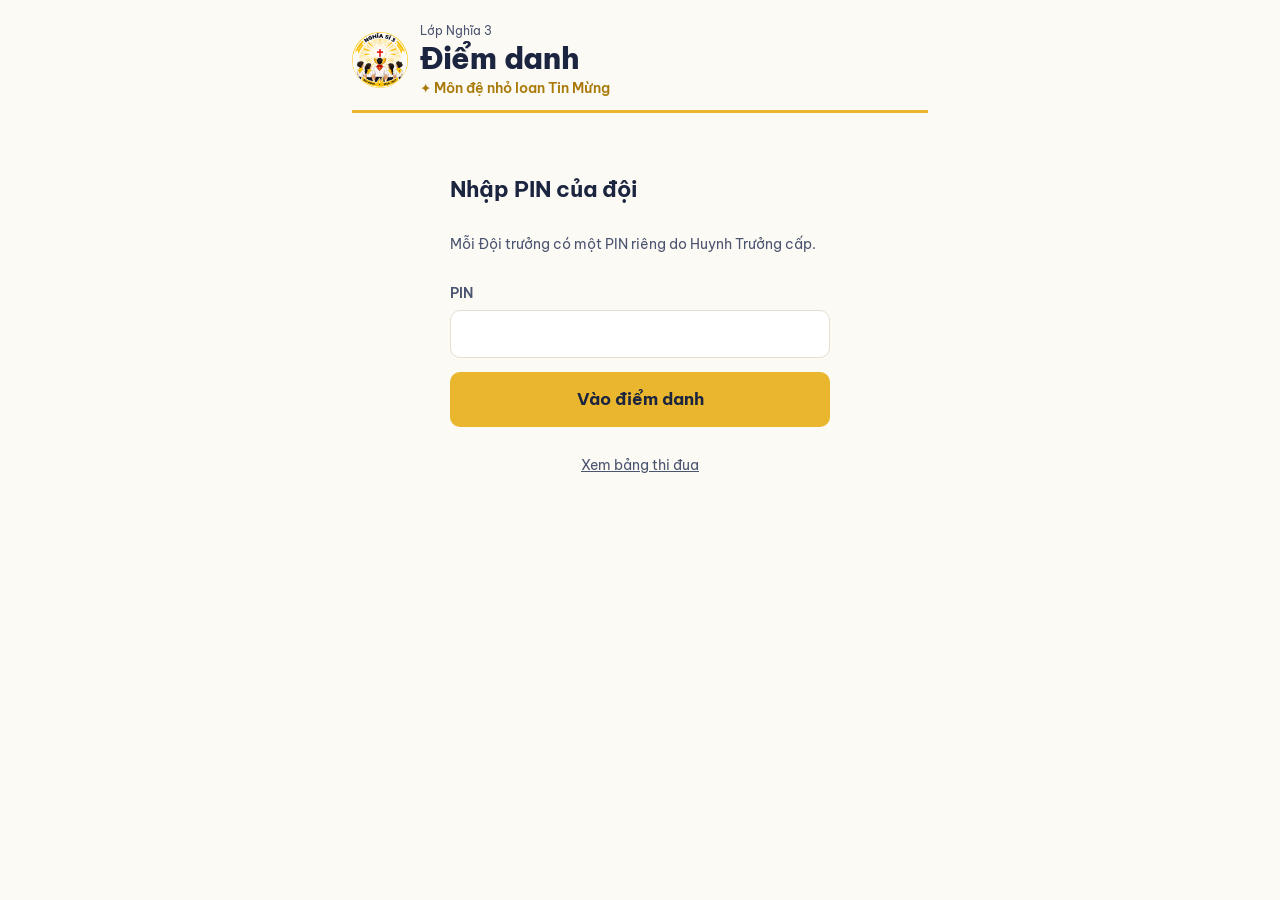
==== commit 03aaee36: "Add files via upload" ====
--- a/doitruong.html
+++ b/doitruong.html
@@ -11,7 +11,7 @@
 </head>
 <body>
 <div class="wrap" style="max-width:640px">
-  <header class="mast">
+  <header class="mast compact">
     <div class="brand"><img class="logo" src="logo.png" alt="Huy hiệu lớp Nghĩa Sĩ 3" width="76" height="76"><div>
       <p class="org">Lớp Nghĩa 3</p>
       <h1 id="title">Điểm danh</h1>
@@ -41,20 +41,17 @@
     </div>
     <p class="wknote" id="wkNote"></p>
 
-    <div class="quick">
-      <button class="btn ghost" type="button" id="btnAllYes">Tất cả có mặt</button>
-      <button class="link" type="button" id="btnAllNo">Đánh dấu tất cả vắng</button>
+    <div class="hint" id="hint">
+      <span>Chạm vào tên em <b>vắng</b>. Em nào không chạm là có mặt.</span>
+      <button class="link" type="button" id="btnReset">Đặt lại</button>
     </div>
 
     <div class="att-list" id="list"></div>
 
-    <div class="sticky-bar">
-      <div style="display:flex;gap:12px;align-items:center;justify-content:space-between;margin-bottom:10px">
-        <span class="summary-pill" id="summary">0 / 0 có mặt</span>
-        <span style="display:flex;gap:12px;align-items:center">
-          <span class="updated" id="saved"></span>
-          <span id="barRight" style="display:flex"></span>
-        </span>
+    <div class="sticky-bar solid">
+      <div class="bar-row">
+        <span class="summary-pill" id="summary">0 có mặt</span>
+        <span id="barRight" style="display:flex"></span>
       </div>
       <button class="btn gold block" id="btnSave">Lưu điểm danh</button>
     </div>
@@ -125,76 +122,121 @@
   document.getElementById('team').onchange = renderList;
 
 
+  /** Dòng chú thích dưới thanh chọn tuần: tuần nào + đã lưu hay chưa */
   function updateWeekNote() {
     var el = document.getElementById('wkNote');
-    if (!el) return;
     var iso = document.getElementById('week').value;
+    if (!el || !iso) { if (el) el.textContent = ''; return; }
     var today = N3.latestSunday();
-    if (!iso) { el.textContent = ''; return; }
-    if (iso === today) el.textContent = 'Chúa Nhật tuần này';
-    else if (iso > today) el.textContent = 'Chúa Nhật sắp tới';
-    else el.textContent = 'Chúa Nhật đã qua';
+    var when = iso === today ? 'Chúa Nhật tuần này' : (iso > today ? 'Chúa Nhật sắp tới' : 'Chúa Nhật đã qua');
+    var wk = model.teams[currentTeam()].weekly[iso];
+    el.textContent = when + (wk && wk.recorded ? ' · đã lưu ' + wk.present + '/' + wk.recorded + ' có mặt' : ' · chưa lưu');
   }
 
   function renderList() {
     updateWeekNote();
     var d = currentTeam(), iso = document.getElementById('week').value;
     var t = model.teams[d]; var wk = t.weekly[iso];
-    document.getElementById('title').textContent = 'Điểm danh ' + t.name;
+    var title = document.getElementById('title');
+    title.textContent = '';
+    title.appendChild(N3.mascot(d, 38, 'title-m'));
+    title.appendChild(document.createTextNode('Điểm danh ' + t.name));
     state = {};
     var existing = {};
     if (wk) wk.attendance.forEach(function (a) { existing[a.id] = a; });
+    var daLuu = wk && wk.recorded > 0;
+
     var list = document.getElementById('list'); list.innerHTML = '';
     t.active.forEach(function (m) {
       var ex = existing[m.id];
-      state[m.id] = { hoTen: m.tenThanh + ' ' + m.hoTen, coMat: ex ? ex.coMat : null, ghiChu: ex ? ex.ghiChu : '' };
-      var yes = h('button', { type: 'button', text: 'Có mặt', onclick: function () { set(m.id, true); } });
-      var no = h('button', { type: 'button', text: 'Vắng', onclick: function () { set(m.id, false); } });
-      var note = h('input', { type: 'text', placeholder: 'Ghi chú (vd: có phép)', value: state[m.id].ghiChu, style: { marginTop: '8px', padding: '8px 10px', fontSize: '14px' }, hidden: 'hidden' });
+      // Buổi chưa lưu: mặc định có mặt. Buổi đã lưu: hiện đúng như đã lưu.
+      // Em mới vào sau buổi đó thì không có bản ghi -> cũng mặc định có mặt.
+      state[m.id] = {
+        hoTen: m.tenThanh + ' ' + m.hoTen,
+        coMat: ex ? ex.coMat : true,
+        ghiChu: ex ? ex.ghiChu : ''
+      };
+      var note = h('input', { type: 'text', class: 'att-note', placeholder: 'Lý do vắng (vd: có phép)', value: state[m.id].ghiChu });
       note.oninput = function () { state[m.id].ghiChu = note.value; };
-      var row = h('div', { class: 'att-row', 'data-id': m.id }, [
-        h('div', null, [h('div', { class: 'name' }, [m.tenThanh + ' ' + m.hoTen, m.role ? h('small', { text: m.role }) : null]), note]),
-        h('div', { class: 'seg' }, [yes, no])
+
+      // Dòng trên (tên + nhãn) là vùng chạm; ô lý do nằm riêng một dòng bên dưới
+      // để chạm lại sửa nhầm không bao giờ rơi trúng ô nhập liệu.
+      var top = h('div', {
+        class: 'att-top', role: 'button', tabindex: '0',
+        onclick: function () { toggle(m.id); },
+        onkeydown: function (e) { if (e.key === 'Enter' || e.key === ' ') { e.preventDefault(); toggle(m.id); } }
+      }, [
+        h('div', { class: 'name' }, [m.tenThanh + ' ' + m.hoTen, m.role ? h('small', { text: m.role }) : null]),
+        h('span', { class: 'mark' })
       ]);
-      row._yes = yes; row._no = no; row._note = note;
+      var row = h('div', { class: 'att-row', 'data-id': m.id }, [top, note]);
+      row._top = top;
+      row._note = note;
       list.appendChild(row);
       paint(m.id);
     });
-    var saved = wk && wk.recorded ? 'Đã lưu ' + wk.present + '/' + wk.recorded : 'Chưa lưu buổi này';
-    document.getElementById('saved').textContent = saved;
+
+    document.getElementById('btnSave').dataset.mode = daLuu ? 'update' : 'new';
     updateSummary();
   }
 
-  function set(id, v) { state[id].coMat = v; paint(id); updateSummary(); }
+  function toggle(id) {
+    state[id].coMat = !state[id].coMat;
+    if (navigator.vibrate) navigator.vibrate(10);
+    paint(id); updateSummary();
+    // Không tự bật con trỏ vào ô lý do: trên điện thoại bàn phím sẽ bật lên
+    // che danh sách mỗi lần đánh vắng, trong khi lý do không bắt buộc.
+  }
+
   function paint(id) {
-    var row = document.querySelector('.att-row[data-id="' + id + '"]'); var s = state[id];
-    row._yes.className = s.coMat === true ? 'on-yes' : ''; row._no.className = s.coMat === false ? 'on-no' : '';
-    row._note.hidden = s.coMat !== false; if (s.coMat === false) row._note.removeAttribute('hidden');
-  }
+    var row = document.querySelector('.att-row[data-id="' + id + '"]');
+    var co = state[id].coMat;
+    row.classList.toggle('absent', !co);
+    row._top.setAttribute('aria-pressed', co ? 'false' : 'true');
+    row._top.setAttribute('aria-label', state[id].hoTen + (co ? ', có mặt. Chạm để đánh vắng' : ', vắng. Chạm để đánh có mặt'));
+    row.querySelector('.mark').textContent = co ? 'Có mặt' : 'Vắng';
+    row._note.hidden = co;
+  }
+
+  /** Nút Lưu tự ghi rõ sắp lưu gì, để không lưu nhầm mà không hay */
   function updateSummary() {
-    var ids = Object.keys(state), p = ids.filter(function (i) { return state[i].coMat === true; }).length;
-    var unset = ids.filter(function (i) { return state[i].coMat === null; }).length;
-    document.getElementById('summary').textContent = p + ' / ' + ids.length + ' có mặt' + (unset ? ' · còn ' + unset + ' chưa chọn' : '');
-  }
-  document.getElementById('btnAllYes').onclick = function () { Object.keys(state).forEach(function (i) { set(i, true); }); };
-  document.getElementById('btnAllNo').onclick = function () {
-    if (!confirm('Đánh dấu cả đội là vắng?')) return;
-    Object.keys(state).forEach(function (i) { set(i, false); });
+    var ids = Object.keys(state);
+    var vang = ids.filter(function (i) { return !state[i].coMat; });
+    var co = ids.length - vang.length;
+    document.getElementById('summary').textContent =
+      co + ' có mặt · ' + vang.length + ' vắng';
+    var btn = document.getElementById('btnSave');
+    if (btn.dataset.saving === '1') return;
+    var verb = btn.dataset.mode === 'update' ? 'Cập nhật' : 'Lưu';
+    btn.textContent = verb + ' · ' + co + ' có mặt, ' + vang.length + ' vắng';
+  }
+
+  document.getElementById('btnReset').onclick = function () {
+    Object.keys(state).forEach(function (i) { state[i].coMat = true; state[i].ghiChu = ''; paint(i); });
+    document.querySelectorAll('.att-note').forEach(function (n) { n.value = ''; });
+    updateSummary();
+    N3.toast('Đã đặt lại: cả đội có mặt');
   };
 
   document.getElementById('btnSave').onclick = function () {
+    var btn = this;
+    if (btn.dataset.saving === '1') return;   // chặn bấm liên tiếp
     var ids = Object.keys(state);
-    var unset = ids.filter(function (i) { return state[i].coMat === null; });
-    if (unset.length && !confirm('Còn ' + unset.length + ' em chưa chọn, sẽ tính là vắng. Lưu luôn?')) return;
     var iso = document.getElementById('week').value, d = currentTeam();
-    var records = ids.map(function (i) { return { id: i, hoTen: state[i].hoTen, coMat: state[i].coMat === true, ghiChu: state[i].ghiChu || '' }; });
+    var records = ids.map(function (i) {
+      return { id: i, hoTen: state[i].hoTen, coMat: state[i].coMat === true, ghiChu: state[i].coMat ? '' : (state[i].ghiChu || '') };
+    });
+    btn.dataset.saving = '1'; btn.textContent = 'Đang lưu…';
     N3.setBusy(true);
     N3.apiPost({ action: 'saveAttendance', pin: N3.savedPin(), doi: d, ngay: iso, records: records }).then(function (res) {
       raw = res.data; model = N3.compute(raw);
+      btn.dataset.saving = '0';
       renderList();
       N3.toast('Đã lưu điểm danh ' + N3.fmtVN(iso), 'ok');
-    }).catch(function (err) { N3.toast(err.message, 'err'); if (/PIN/.test(err.message)) showLogin(err.message); })
-      .finally(function () { N3.setBusy(false); });
+    }).catch(function (err) {
+      btn.dataset.saving = '0'; updateSummary();
+      N3.toast(err.message, 'err'); if (/PIN/.test(err.message)) showLogin(err.message);
+    }).finally(function () { N3.setBusy(false); });
   };
 
   var pin = N3.savedPin();
--- a/style.css
+++ b/style.css
@@ -96,6 +96,42 @@
   .lb-row .pts small { display: inline; margin-left: 6px; }
 }
 
+/* Hạng 1: thẻ lớn thay cho bục vinh danh riêng */
+.lb-row { position: relative; }
+.lb-row .body { min-width: 0; }
+.lb-row.hero {
+  padding: 18px 16px 16px; border: 2px solid var(--gold);
+  background: linear-gradient(160deg, var(--gold-soft) 0%, #fff 62%);
+  box-shadow: 0 6px 18px rgba(169, 122, 10, .14);
+}
+.lb-row.hero .crown { position: absolute; top: -15px; left: 14px; font-size: 24px; line-height: 1; }
+.lb-row.hero .medal { font-size: 32px; }
+.lb-row.hero .head b { font-size: 20px; }
+.lb-row.hero .pts { font-size: 34px; color: var(--gold-deep); }
+.lb-row.hero .xp { height: 14px; }
+.lb-row.hero .xp i { background: linear-gradient(90deg, var(--gold-deep), var(--gold)); }
+.lb { margin-top: 26px; }
+.legend { font-size: 12px; color: var(--muted); margin: 10px 2px 0; }
+
+/* Đội của em */
+.lb-row.mine { box-shadow: inset 0 0 0 3px var(--team); }
+.lb-row.hero.mine { box-shadow: inset 0 0 0 3px var(--team), 0 6px 18px rgba(169, 122, 10, .14); }
+.tag-mine { font-size: 11px; font-weight: 800; color: #fff; background: var(--team); border-radius: 99px; padding: 3px 8px; letter-spacing: .02em; }
+.picker { display: flex; align-items: center; gap: 8px; margin: 18px 0 0; flex-wrap: wrap; }
+.picker .lab { font-size: 14px; font-weight: 600; color: var(--ink-2); margin-right: 2px; }
+.picker .pick {
+  width: 40px; height: 40px; border-radius: 50%; border: 2px solid var(--team); background: #fff;
+  color: var(--team); font-weight: 800; font-size: 16px; cursor: pointer; padding: 0;
+  -webkit-tap-highlight-color: transparent;
+}
+.picker .pick.on { background: var(--team); color: #fff; box-shadow: 0 0 0 3px #fff, 0 0 0 5px var(--team); }
+.mysum {
+  margin-top: 12px; padding: 12px 14px; border-radius: 12px; font-size: 15px; line-height: 1.5;
+  background: #fff; border: 1px solid var(--line); border-left: 5px solid var(--team);
+}
+th.mine, td.mine { background: color-mix(in srgb, var(--gold-soft) 55%, transparent); }
+tr.mine td { background: var(--gold-soft); font-weight: 700; }
+
 /* Huy hiệu tuần */
 .awards { display: grid; grid-template-columns: repeat(auto-fit, minmax(190px, 1fr)); gap: 10px; margin-top: 12px; }
 .award { display: flex; gap: 10px; align-items: center; background: #fff; border: 1px solid var(--line); border-radius: 12px; padding: 12px; }
@@ -103,6 +139,28 @@
 .award b { display: block; font-size: 15px; }
 .award span { font-size: 13px; color: var(--ink-2); }
 h2.sec { font-size: 18px; margin: 30px 0 10px; display: flex; align-items: center; gap: 8px; }
+
+/* Sổ tay bài học */
+textarea { min-height: 80px; resize: vertical; line-height: 1.5; }
+.lesson { background: #fff; border: 1px solid var(--line); border-radius: var(--radius); margin-bottom: 10px; overflow: hidden; }
+.lesson summary { cursor: pointer; padding: 14px 16px; display: flex; gap: 12px; align-items: baseline; flex-wrap: wrap; list-style: none; }
+.lesson summary::-webkit-details-marker { display: none; }
+.lesson summary::before { content: "▸"; color: var(--muted); font-size: 13px; }
+.lesson[open] summary::before { content: "▾"; }
+.lesson[open] summary { border-bottom: 1px solid var(--line); }
+.lesson .ngay { font-size: 13px; color: var(--muted); font-variant-numeric: tabular-nums; }
+.lesson .ten { font-weight: 700; font-size: 16px; }
+.lesson-body { padding: 4px 16px 18px; }
+.lesson-body h4 { margin: 18px 0 8px; font-size: 14px; color: var(--ink-2); text-transform: uppercase; letter-spacing: .04em; }
+blockquote.loichua {
+  margin: 14px 0 0; padding: 14px 16px; background: var(--gold-soft); border-left: 4px solid var(--gold);
+  border-radius: 0 10px 10px 0; font-size: 16px; line-height: 1.6;
+}
+blockquote.loichua cite { display: block; margin-top: 8px; font-style: normal; font-size: 13px; font-weight: 700; color: var(--gold-deep); }
+ul.ychinh { margin: 0; padding-left: 20px; }
+ul.ychinh li { margin-bottom: 7px; }
+.suyniem { margin-top: 18px; padding: 12px 14px; background: var(--paper-2); border-radius: 10px; font-size: 15px; }
+.suyniem b { color: var(--ink-2); font-size: 13px; text-transform: uppercase; letter-spacing: .04em; }
 
 /* Masthead */
 .mast { display: flex; align-items: flex-end; justify-content: space-between; gap: 16px; flex-wrap: wrap; padding: 8px 0 18px; border-bottom: 3px solid var(--gold); }
@@ -115,7 +173,19 @@
 .mast nav a[aria-current] { background: var(--ink); color: #fff; border-color: var(--ink); }
 
 /* Tabs */
-.tabs { display: flex; gap: 4px; margin: 22px 0 14px; border-bottom: 1px solid var(--line); overflow-x: auto; }
+.tabs {
+  display: flex; gap: 4px; margin: 22px 0 14px; border-bottom: 1px solid var(--line);
+  overflow-x: auto; scrollbar-width: none; -webkit-overflow-scrolling: touch; scroll-snap-type: x proximity;
+}
+.tabs::-webkit-scrollbar { display: none; }
+.tabs button { scroll-snap-align: start; }
+/* Mép mờ báo hiệu còn tab ở phía đó — vuốt ngang để xem */
+.tabs.more-right { -webkit-mask-image: linear-gradient(90deg, #000 78%, transparent); mask-image: linear-gradient(90deg, #000 78%, transparent); }
+.tabs.more-left { -webkit-mask-image: linear-gradient(90deg, transparent, #000 22%); mask-image: linear-gradient(90deg, transparent, #000 22%); }
+.tabs.more-left.more-right {
+  -webkit-mask-image: linear-gradient(90deg, transparent, #000 18%, #000 82%, transparent);
+  mask-image: linear-gradient(90deg, transparent, #000 18%, #000 82%, transparent);
+}
 .tabs button { background: none; border: 0; padding: 10px 14px; font-weight: 600; color: var(--ink-2); border-bottom: 3px solid transparent; margin-bottom: -1px; white-space: nowrap; cursor: pointer; }
 .tabs button[aria-selected="true"] { color: var(--ink); border-bottom-color: var(--ink); }
 .panel[hidden] { display: none; }
@@ -174,24 +244,106 @@
 .login h2 { margin: 0; font-size: 22px; }
 
 /* Attendance list (Đội trưởng) */
-.att-list { display: grid; gap: 8px; margin-top: 12px; padding-bottom: 76px; }
-.att-row { display: grid; grid-template-columns: 1fr auto; align-items: center; gap: 10px; background: #fff; border: 1px solid var(--line); border-radius: 12px; padding: 10px 12px; }
+.att-list { display: grid; gap: 8px; margin-top: 10px; padding-bottom: 12px; }
+
+/* Một hàng = một em. Chạm cả hàng để đổi có mặt <-> vắng */
+.att-row {
+  background: #fff; border: 1px solid var(--line); border-radius: 12px; overflow: hidden;
+  transition: background .12s, border-color .12s;
+}
+.att-top {
+  display: grid; grid-template-columns: 1fr auto; align-items: center; gap: 10px; padding: 13px 14px;
+  cursor: pointer; user-select: none; -webkit-tap-highlight-color: transparent; touch-action: manipulation;
+}
+.att-top:active { background: rgba(28, 37, 64, .04); }
 .att-row .name { font-weight: 600; }
 .att-row .name small { display: block; font-weight: 400; color: var(--muted); font-size: 12px; }
-.seg { display: inline-flex; border: 1px solid var(--line); border-radius: 10px; overflow: hidden; }
-.seg button { border: 0; background: #fff; padding: 12px 16px; font-weight: 700; min-width: 68px; cursor: pointer; color: var(--muted); }
-.seg button.on-yes { background: var(--ok); color: #fff; }
-.seg button.on-no { background: var(--no); color: #fff; }
+.att-row .mark {
+  font-size: 13px; font-weight: 700; padding: 6px 12px; border-radius: 999px;
+  background: var(--ok-soft); color: var(--ok); white-space: nowrap;
+}
+.att-row.absent { background: var(--no-soft); border-color: #E8B4AC; }
+.att-row.absent .name { color: var(--no); }
+.att-row.absent .mark { background: var(--no); color: #fff; }
+.att-note { display: block; width: calc(100% - 28px); margin: 0 14px 12px; padding: 9px 10px !important; font-size: 14px; background: #fff; }
+.att-note[hidden] { display: none !important; }
+
+.hint { display: flex; align-items: center; justify-content: space-between; gap: 12px; font-size: 14px; color: var(--ink-2); margin: 4px 0 2px; }
+.hint .link { background: none; border: 0; color: var(--ink-2); font-size: 14px; text-decoration: underline; text-underline-offset: 3px; cursor: pointer; padding: 6px 2px; white-space: nowrap; }
+
+/* Thanh dưới: nền đặc để nội dung không hiện xuyên qua gây chồng chữ */
 .sticky-bar { position: sticky; bottom: 0; background: linear-gradient(transparent, var(--paper) 30%); padding: 18px 0 calc(10px + env(safe-area-inset-bottom, 0px)); }
+.sticky-bar.solid { background: var(--paper); border-top: 1px solid var(--line); padding-top: 12px; box-shadow: 0 -6px 16px rgba(28, 37, 64, .06); }
+.bar-row { display: flex; align-items: center; justify-content: space-between; gap: 12px; margin-bottom: 10px; min-width: 0; }
+.bar-row > :first-child { min-width: 0; overflow: hidden; text-overflow: ellipsis; white-space: nowrap; }
 .summary-pill { display: inline-flex; gap: 10px; align-items: center; background: var(--gold-soft); color: var(--gold-deep); font-weight: 700; padding: 8px 14px; border-radius: 999px; }
 
 /* Scoring grid (Huynh Trưởng) */
-.score-grid { display: grid; gap: 12px; grid-template-columns: repeat(auto-fit, minmax(240px, 1fr)); }
+.score-grid { display: grid; gap: 12px; grid-template-columns: repeat(auto-fit, minmax(300px, 1fr)); }
 .score-card { background: #fff; border: 1px solid var(--line); border-left: 6px solid var(--team); border-radius: 12px; padding: 14px; display: grid; gap: 10px; }
 .score-card h3 { margin: 0; font-size: 18px; }
 .score-card .cc { font-size: 14px; color: var(--ink-2); }
 .score-card .cc b { color: var(--ink); font-size: 18px; }
-.score-card .inputs { display: grid; grid-template-columns: 1fr 1fr; gap: 10px; }
+
+/* Hàng cộng/trừ */
+.tally { display: grid; grid-template-columns: 76px 1fr; gap: 10px; align-items: center; }
+.tally .lab { font-size: 14px; font-weight: 600; color: var(--ink-2); }
+.tally .ctl { display: grid; grid-template-columns: 56px 1fr 56px; gap: 8px; align-items: stretch; }
+.tally button {
+  border: 1px solid var(--line); background: #fff; border-radius: 12px; cursor: pointer;
+  font-size: 26px; font-weight: 700; line-height: 1; padding: 12px 0; color: var(--ink);
+  -webkit-tap-highlight-color: transparent; touch-action: manipulation;
+}
+.tally button.minus { color: var(--no); }
+.tally button.plus { color: var(--ok); }
+.tally button:active { transform: scale(.94); background: var(--paper-2); }
+.tally .val { text-align: center; align-self: center; }
+.tally .val b { font-size: 26px; font-weight: 800; letter-spacing: -.02em; display: block; line-height: 1.1; }
+.tally .val span { font-size: 12px; color: var(--muted); font-weight: 600; }
+.tally .val span.up { color: var(--ok); }
+.tally .val span.down { color: var(--no); }
+.tally .val b.max { color: var(--gold-deep); }
+.tally .val b.min { color: var(--no); }
+
+/* Bảng chấm gọn: đội × (Học tập, Kỷ luật) — cả 4 đội vừa một màn hình */
+.board { display: grid; gap: 8px; }
+.board-head, .board-row { display: grid; grid-template-columns: 62px 1fr 1fr; gap: 8px; align-items: center; }
+.board-head { padding: 0 2px; }
+.board-head span { font-size: 13px; font-weight: 700; color: var(--ink-2); text-align: center; }
+.board-row { background: #fff; border: 1px solid var(--line); border-left: 5px solid var(--team); border-radius: 12px; padding: 8px 8px 8px 10px; }
+.board-row .team b { display: block; font-size: 15px; }
+.board-row .team small { display: block; font-size: 11px; color: var(--muted); line-height: 1.3; }
+.board-row .cell { display: grid; grid-template-columns: 44px 1fr 44px; gap: 4px; align-items: center; }
+.board-row .cell button {
+  height: 48px; border: 1px solid var(--line); background: #fff; border-radius: 10px; cursor: pointer;
+  font-size: 24px; font-weight: 700; line-height: 1; padding: 0; color: var(--ink);
+  -webkit-tap-highlight-color: transparent; touch-action: manipulation;
+}
+.board-row .cell button.minus { color: var(--no); }
+.board-row .cell button.plus { color: var(--ok); }
+.board-row .cell button:active { transform: scale(.92); background: var(--paper-2); }
+.board-row .val { text-align: center; }
+.board-row .val b { display: block; font-size: 22px; font-weight: 800; line-height: 1.1; letter-spacing: -.02em; }
+.board-row .val b.max { color: var(--gold-deep); }
+.board-row .val b.min { color: var(--no); }
+.board-row .val span { display: block; font-size: 11px; font-weight: 700; color: var(--muted); line-height: 1.2; }
+.board-row .val span.up { color: var(--ok); }
+.board-row .val span.down { color: var(--no); }
+@media (max-width: 360px) {
+  .board-head, .board-row { grid-template-columns: 52px 1fr 1fr; gap: 6px; }
+  .board-row .cell { grid-template-columns: 38px 1fr 38px; }
+}
+.count.done { color: var(--muted); font-weight: 600; }
+
+.pending { display: flex; align-items: center; gap: 10px; flex-wrap: wrap; }
+.pending .count { font-weight: 700; color: var(--gold-deep); }
+.log { display: grid; gap: 6px; max-height: 260px; overflow-y: auto; }
+.log-row { display: grid; grid-template-columns: auto 1fr auto; gap: 10px; align-items: center; font-size: 14px; padding: 8px 10px; background: #fff; border: 1px solid var(--line); border-radius: 10px; }
+.log-row .d { font-weight: 800; width: 26px; text-align: center; }
+.log-row .d.up { color: var(--ok); } .log-row .d.down { color: var(--no); }
+.log-row .t { color: var(--muted); font-size: 12px; }
+.log-row .undo { border: 0; background: none; color: var(--muted); font-size: 16px; cursor: pointer; padding: 4px 8px; border-radius: 8px; }
+.log-row .undo:hover, .log-row .undo:active { background: var(--no-soft); color: var(--no); }
 
 /* Toast */
 #toast { position: fixed; left: 50%; bottom: 24px; transform: translate(-50%, 20px); opacity: 0; background: var(--ink); color: #fff; padding: 12px 18px; border-radius: 10px; font-weight: 600; transition: .25s; pointer-events: none; z-index: 50; max-width: 90vw; }
@@ -239,3 +391,235 @@
 .sheet .btn { text-align: center; text-decoration: none; padding: 14px; }
 .sheet .danger { color: var(--no); background: #fff; border: 1px solid var(--no-soft); font-weight: 600; }
 .sheet .err { color: var(--no); font-size: 14px; margin: 0; }
+
+/* =====================================================================
+   GIAO DIỆN THI ĐUA — theo ảnh mẫu trang chủ (giai đoạn 3)
+   ===================================================================== */
+:root { --red: #D7261E; }
+
+/* ---- Tiêu đề gọn ---- */
+.mast.compact { padding: 2px 0 12px; }
+.mast.compact .brand { gap: 12px; min-width: 0; }
+.mast.compact .brand-text { min-width: 0; }
+.mast.compact .logo { width: 56px; height: 56px; }
+.mast.compact .org { font-size: 12px; white-space: nowrap; overflow: hidden; text-overflow: ellipsis; }
+.mast.compact h1 { font-size: clamp(21px, 5.8vw, 30px); margin: 1px 0 0; }
+.mast.compact .theme { font-size: 13.5px; margin-top: 2px; }
+
+/* ---- Tab: biểu tượng + chữ, chia đều 5 cột, không cần cuộn ---- */
+.tabs.icon-tabs { display: grid; grid-template-columns: repeat(5, 1fr); gap: 0; margin: 8px 0 16px; overflow: visible; }
+.tabs.icon-tabs button {
+  display: flex; flex-direction: column; align-items: center; gap: 3px; min-width: 0;
+  padding: 9px 1px 8px; font-size: clamp(10px, 2.85vw, 12px); letter-spacing: -.01em; font-weight: 600; color: var(--muted);
+  border-bottom: 3px solid transparent; white-space: nowrap;
+}
+.tabs.icon-tabs button svg { color: #A0A5B2; transition: color .15s, transform .15s; }
+.tabs.icon-tabs button[aria-selected="true"] { color: var(--ink); border-bottom-color: var(--gold); }
+.tabs.icon-tabs button[aria-selected="true"] svg { color: var(--gold-deep); transform: translateY(-1px); }
+
+/* ---- Linh vật đội: ảnh phủ lên đĩa màu có số (phòng khi ảnh không tải) ---- */
+.mascot {
+  position: relative; display: inline-grid; place-items: center; flex: 0 0 auto; border-radius: 50%;
+  background: radial-gradient(circle closest-side, var(--team) 86%, transparent 88%);
+  color: #fff; font-weight: 800; line-height: 1; vertical-align: middle;
+}
+.mascot img { position: absolute; inset: 0; width: 100%; height: 100%; object-fit: contain; }
+
+/* ---- Huy chương: số nằm đúng tâm đĩa (40% chiều cao ảnh) ---- */
+.medal-img { position: relative; display: inline-block; flex: 0 0 auto; }
+.medal-img img { display: block; width: 100%; height: 100%; }
+.medal-img b { position: absolute; left: 0; right: 0; top: 40.2%; transform: translateY(-50%); text-align: center; font-weight: 800; line-height: 1; }
+.medal-img.m1 b { color: #7A4E00; text-shadow: 0 1px 0 rgba(255, 240, 180, .8); }
+.medal-img.m2 b { color: #3C4452; text-shadow: 0 1px 0 rgba(255, 255, 255, .75); }
+.medal-img.m3 b { color: #fff; text-shadow: 0 1px 1px rgba(80, 30, 0, .55); }
+.medal-plain {
+  display: inline-grid; place-items: center; flex: 0 0 auto; border-radius: 50%; font-weight: 800; color: #5B6272;
+  background: linear-gradient(150deg, #F2F3F6, #D7DBE2); box-shadow: inset 0 -2px 0 rgba(0, 0, 0, .07);
+}
+
+/* ---- Dải quán quân tuần ---- */
+.champ2 {
+  position: relative; overflow: hidden; display: grid; grid-template-columns: auto 1fr auto; align-items: center; gap: 10px;
+  padding: 10px 14px 10px 6px; border-radius: 20px;
+  background: linear-gradient(112deg, #FFEDB3 0%, #F9D569 52%, #F0BA3C 100%);
+  box-shadow: 0 8px 22px rgba(169, 122, 10, .22), inset 0 1px 0 rgba(255, 255, 255, .65);
+}
+.champ2::before {
+  content: ""; position: absolute; left: -54px; top: 50%; width: 230px; height: 230px; transform: translateY(-50%);
+  background: repeating-conic-gradient(rgba(255, 255, 255, .38) 0 7deg, transparent 7deg 18deg);
+  -webkit-mask-image: radial-gradient(circle, #000 18%, transparent 66%); mask-image: radial-gradient(circle, #000 18%, transparent 66%);
+}
+.champ2::after {
+  content: ""; position: absolute; left: 0; right: 0; bottom: -34px; height: 70px; pointer-events: none;
+  background: radial-gradient(55% 100% at 72% 100%, rgba(205, 140, 10, .32), transparent 70%),
+              radial-gradient(45% 100% at 100% 100%, rgba(205, 140, 10, .26), transparent 70%);
+}
+.champ2 > * { position: relative; z-index: 1; }
+.champ2 .trophy { width: 80px; height: auto; margin: -4px 0 -8px; filter: drop-shadow(0 4px 6px rgba(120, 80, 0, .28)); }
+.champ2 .ctext { min-width: 0; }
+.champ2 .k { display: block; font-size: 12px; font-weight: 600; color: #6B4A00; white-space: nowrap; overflow: hidden; text-overflow: ellipsis; }
+.champ2 b { display: block; font-size: 22px; font-weight: 800; color: var(--ink); line-height: 1.15; }
+.champ2 .v { display: block; font-size: 13px; font-weight: 600; color: #5A3E00; }
+.champ2 .cm { box-shadow: 0 0 0 3px rgba(255, 255, 255, .7), 0 4px 10px rgba(120, 80, 0, .25); border-radius: 50%; }
+.sparkles { position: absolute; inset: 0; z-index: 0 !important; pointer-events: none; }
+.sparkles i {
+  position: absolute; width: 11px; height: 11px; background: #fff; opacity: .9;
+  clip-path: polygon(50% 0, 61% 39%, 100% 50%, 61% 61%, 50% 100%, 39% 61%, 0 50%, 39% 39%);
+}
+.sparkles i:nth-child(1) { right: 3%; top: 10%; }
+.sparkles i:nth-child(2) { right: 19%; bottom: 10%; width: 7px; height: 7px; }
+.sparkles i:nth-child(3) { right: 2%; bottom: 16%; width: 8px; height: 8px; }
+
+/* ---- Đội của em ---- */
+.picker2 { margin: 18px 0 2px; }
+.picker2 .lab { margin: 0 0 6px; font-size: 13.5px; font-weight: 600; color: var(--ink-2); }
+.picks { display: grid; grid-template-columns: repeat(4, 1fr); gap: 6px; }
+.pk {
+  display: flex; flex-direction: column; align-items: center; gap: 6px; background: none; border: 0; cursor: pointer;
+  padding: 7px 0 8px; border-radius: 18px; color: var(--ink-2); font-weight: 600; font-size: 13px;
+  -webkit-tap-highlight-color: transparent; touch-action: manipulation;
+}
+.pk .mascot { transition: transform .15s, box-shadow .15s; box-shadow: 0 4px 10px rgba(28, 37, 64, .16); }
+.pk.on { color: var(--ink); background: #fff; box-shadow: 0 2px 10px rgba(28, 37, 64, .07); }
+.pk.on .mascot { transform: scale(1.05); box-shadow: 0 0 0 3px #fff, 0 0 0 6px var(--gold), 0 6px 14px rgba(169, 122, 10, .3); }
+.pk:active .mascot { transform: scale(.94); }
+.mysum {
+  display: flex; gap: 10px; align-items: center; margin-top: 10px; padding: 10px 12px;
+  border-radius: 16px; background: #fff; border: 1px solid var(--line); border-left: 5px solid var(--team);
+}
+.mysum p { margin: 0; font-size: 14.5px; line-height: 1.45; }
+
+/* ---- Thẻ hạng 1: điểm nhấn duy nhất của trang ---- */
+.hero2 {
+  position: relative; display: grid; grid-template-columns: 118px 1fr; gap: 10px; align-items: center;
+  margin-top: 24px; padding: 18px 12px 18px 8px; border-radius: 24px;
+  background: radial-gradient(120% 95% at 16% 42%, #FFF1C4 0%, #FFF8E4 46%, #FFFDF7 100%);
+  border: 1.5px solid #F0D27E; box-shadow: 0 12px 28px rgba(169, 122, 10, .17);
+}
+.hero2.mine { box-shadow: inset 0 0 0 3px var(--team), 0 12px 28px rgba(169, 122, 10, .17); }
+.hero-art { position: relative; width: 118px; height: 130px; display: grid; place-items: center; }
+.hero-art .rays {
+  position: absolute; inset: -14px; border-radius: 50%;
+  background: repeating-conic-gradient(rgba(240, 192, 0, .30) 0 6deg, transparent 6deg 15deg);
+  -webkit-mask-image: radial-gradient(circle, #000 22%, transparent 70%); mask-image: radial-gradient(circle, #000 22%, transparent 70%);
+  animation: n3spin 48s linear infinite;
+}
+.hero-art .laurel { position: absolute; width: 140px; height: 140px; left: 50%; top: 50%; transform: translate(-50%, -46%); }
+.hero-art .hero-m { z-index: 1; box-shadow: 0 6px 16px rgba(28, 37, 64, .24); }
+.hero-art .crown { position: absolute; z-index: 2; width: 50px; height: 50px; left: -4px; top: -10px; transform: rotate(-20deg); filter: drop-shadow(0 3px 4px rgba(120, 80, 0, .3)); }
+.hero-art .hero-medal { position: absolute; z-index: 2; left: 50%; bottom: -14px; transform: translateX(-50%); filter: drop-shadow(0 3px 4px rgba(120, 80, 0, .25)); }
+.hero-info { min-width: 0; }
+.hname { display: flex; align-items: center; gap: 8px; flex-wrap: wrap; }
+.hname b { font-size: 20px; font-weight: 800; }
+.hsub { margin: 1px 0 0; font-size: 12.5px; color: var(--ink-2); }
+.hscore { margin: 4px 0 8px; display: flex; align-items: baseline; gap: 6px; }
+.hscore b { font-size: 46px; font-weight: 800; letter-spacing: -.03em; line-height: 1; color: var(--ink); font-variant-numeric: tabular-nums; }
+.hscore span { font-size: 14px; font-weight: 700; color: var(--gold-deep); }
+.hero2 .xp { height: 12px; margin: 0 0 10px; background: #F3E4B9; }
+.hero2 .xp i { background: linear-gradient(90deg, #EBA800, #FFD84D); }
+.hchips { display: flex; gap: 5px; flex-wrap: wrap; }
+.cchip {
+  display: inline-flex; align-items: center; gap: 3px; padding: 3px 8px 3px 3px; border-radius: 999px; background: #fff;
+  box-shadow: 0 2px 8px rgba(169, 122, 10, .14); font-weight: 700; font-size: 13px; font-variant-numeric: tabular-nums;
+}
+.cchip img { width: 18px; height: 18px; }
+.streak {
+  display: inline-flex; align-items: center; gap: 3px; font-size: 12px; font-weight: 700; color: #8A5A00;
+  background: var(--gold-soft); padding: 2px 8px 2px 4px; border-radius: 999px; white-space: nowrap;
+}
+.streak img { width: 16px; height: 16px; }
+.hero2 .streak { margin-top: 8px; }
+@keyframes n3spin { to { transform: rotate(360deg); } }
+
+.move { font-size: 12.5px; font-weight: 800; white-space: nowrap; }
+.move.up { color: var(--ok); }
+.move.down { color: var(--red); }
+
+/* ---- Hạng 2 trở đi ---- */
+.rows2 { display: grid; gap: 10px; margin-top: 16px; }
+.row2 {
+  display: grid; grid-template-columns: 38px 44px 1fr auto; align-items: center; gap: 10px;
+  padding: 10px 14px 10px 10px; background: #fff; border: 1px solid var(--line); border-radius: 18px;
+  box-shadow: 0 4px 12px rgba(28, 37, 64, .05);
+}
+.row2.mine { box-shadow: inset 0 0 0 3px var(--team), 0 4px 12px rgba(28, 37, 64, .05); }
+.row2 .mascot { box-shadow: 0 3px 8px rgba(28, 37, 64, .16); }
+.rinfo { min-width: 0; }
+.rname { display: flex; align-items: center; gap: 6px; flex-wrap: wrap; }
+.rname b { font-size: 16px; font-weight: 700; }
+.row2 .xp { margin: 6px 0 0; height: 10px; }
+.rscore { display: flex; flex-direction: column; align-items: flex-end; gap: 1px; }
+.rscore b { font-size: 24px; font-weight: 800; letter-spacing: -.02em; line-height: 1.05; font-variant-numeric: tabular-nums; }
+
+/* ---- Huy hiệu mùa giải ---- */
+.awards2 { display: grid; grid-template-columns: repeat(3, 1fr); gap: 8px; }
+.aw { text-align: center; padding: 12px 4px 12px; background: #fff; border: 1px solid var(--line); border-radius: 18px; }
+.aw-art { position: relative; width: 76px; height: 76px; margin: 0 auto 8px; }
+.aw-art > img { width: 76px; height: 76px; filter: drop-shadow(0 4px 6px rgba(120, 80, 0, .2)); }
+.aw-art .aw-m { position: absolute; right: -8px; bottom: -4px; box-shadow: 0 0 0 2px #fff; }
+.aw b { display: block; font-size: 13px; line-height: 1.25; }
+.aw span { display: block; font-size: 12px; color: var(--ink-2); margin-top: 2px; }
+
+/* ---- Tab tiêu chí ---- */
+.crit-head { display: flex; align-items: center; gap: 12px; margin: 2px 0 14px; }
+.crit-head h2 { margin: 0; font-size: 22px; }
+.tcell, .thcell { display: inline-flex; align-items: center; gap: 8px; }
+.thcell { gap: 5px; }
+table.wk th.num .thcell { justify-content: flex-end; }
+
+/* ---- Trạng thái trống / lỗi ---- */
+.state { text-align: center; padding: 18px 16px 26px; }
+.state img { display: block; width: min(280px, 78%); height: auto; margin: 0 auto 4px; }
+.state h3 { margin: 6px 0 4px; font-size: 20px; }
+.state p { margin: 0 auto; max-width: 34ch; color: var(--ink-2); }
+.state .btn { margin-top: 16px; min-width: 150px; }
+.state .link.small { display: block; margin: 12px auto 0; background: none; border: 0; color: var(--muted); text-decoration: underline; text-underline-offset: 3px; font-size: 13px; cursor: pointer; }
+.state .tech { font-size: 11.5px; color: var(--muted); margin-top: 10px; word-break: break-word; }
+
+/* ---- Khung chờ tải ---- */
+.skel { display: grid; gap: 12px; }
+.sk { border-radius: 18px; background: linear-gradient(90deg, #F1ECDC 25%, #F9F5EA 45%, #F1ECDC 65%); background-size: 300% 100%; animation: n3shimmer 1.3s ease-in-out infinite; }
+.sk-banner { height: 80px; border-radius: 20px; }
+.sk-picks { display: grid; grid-template-columns: repeat(4, 1fr); gap: 6px; padding: 8px 0; }
+.sk-dot { width: 58px; height: 58px; border-radius: 50%; margin: 0 auto; }
+.sk-hero { height: 168px; border-radius: 24px; margin-top: 8px; }
+.sk-row { height: 66px; }
+@keyframes n3shimmer { 0% { background-position: 100% 0; } 100% { background-position: 0 0; } }
+
+/* ---- Pháo giấy ---- */
+.confetti { position: fixed; inset: 0; z-index: 70; pointer-events: none; overflow: hidden; }
+.confetti i { position: absolute; top: -14px; width: 8px; height: 13px; border-radius: 2px; animation-name: n3fall; animation-timing-function: cubic-bezier(.3, .6, .5, 1); animation-fill-mode: forwards; }
+@keyframes n3fall { to { transform: translate(var(--x), 105vh) rotate(var(--r)); } }
+
+.rule { margin-top: 26px; font-size: 13px; }
+
+/* Nút menu nổi tự lánh đi khi các em cuộn xuống đọc, hiện lại khi cuộn lên */
+.fab { transition: transform .22s ease, opacity .22s ease; }
+.fab.away { transform: translateY(140%); opacity: 0; }
+.rows2 { padding-bottom: 8px; }
+
+/* Bảng trên điện thoại: thu khoảng đệm để không phải cuộn ngang */
+@media (max-width: 480px) {
+  .dash th, .dash td { padding: 9px 8px; }
+  .dash table.wk th, .dash table.wk td { padding: 9px 6px; }
+  .dash table.wk td:first-child, .dash table.wk th:first-child { padding-left: 12px; }
+}
+
+/* Linh vật trên hai trang làm việc */
+.board-row .team { display: grid; justify-items: center; text-align: center; gap: 0; line-height: 1.15; }
+.board-row .team b { font-size: 12.5px; line-height: 1.15; }
+.board-row .team small { font-size: 10px; line-height: 1.15; }
+.board-row .team .mascot { margin-bottom: 1px; box-shadow: 0 2px 5px rgba(28, 37, 64, .15); }
+.title-m { margin-right: 10px; box-shadow: 0 3px 8px rgba(28, 37, 64, .18); }
+h1:has(.title-m) { display: flex; align-items: center; }
+
+/* Bảng chấm vừa cả màn hình điện thoại nhỏ (iPhone SE 667px) */
+.sr-only { position: absolute; width: 1px; height: 1px; padding: 0; margin: -1px; overflow: hidden; clip: rect(0 0 0 0); white-space: nowrap; border: 0; }
+.bar-row.tight { margin-bottom: 0; gap: 10px; }
+.bar-row.tight > .btn { flex: 1; overflow: hidden; text-overflow: ellipsis; white-space: nowrap; }
+.board { gap: 6px; }
+.board-row { padding: 5px 8px 5px 10px; }
+.board-row .cell button { height: 44px; }
+.board-row .val b { font-size: 20px; }
+.mast.compact h1 { white-space: nowrap; overflow: hidden; text-overflow: ellipsis; }
+.mast.compact .brand > div { min-width: 0; }
